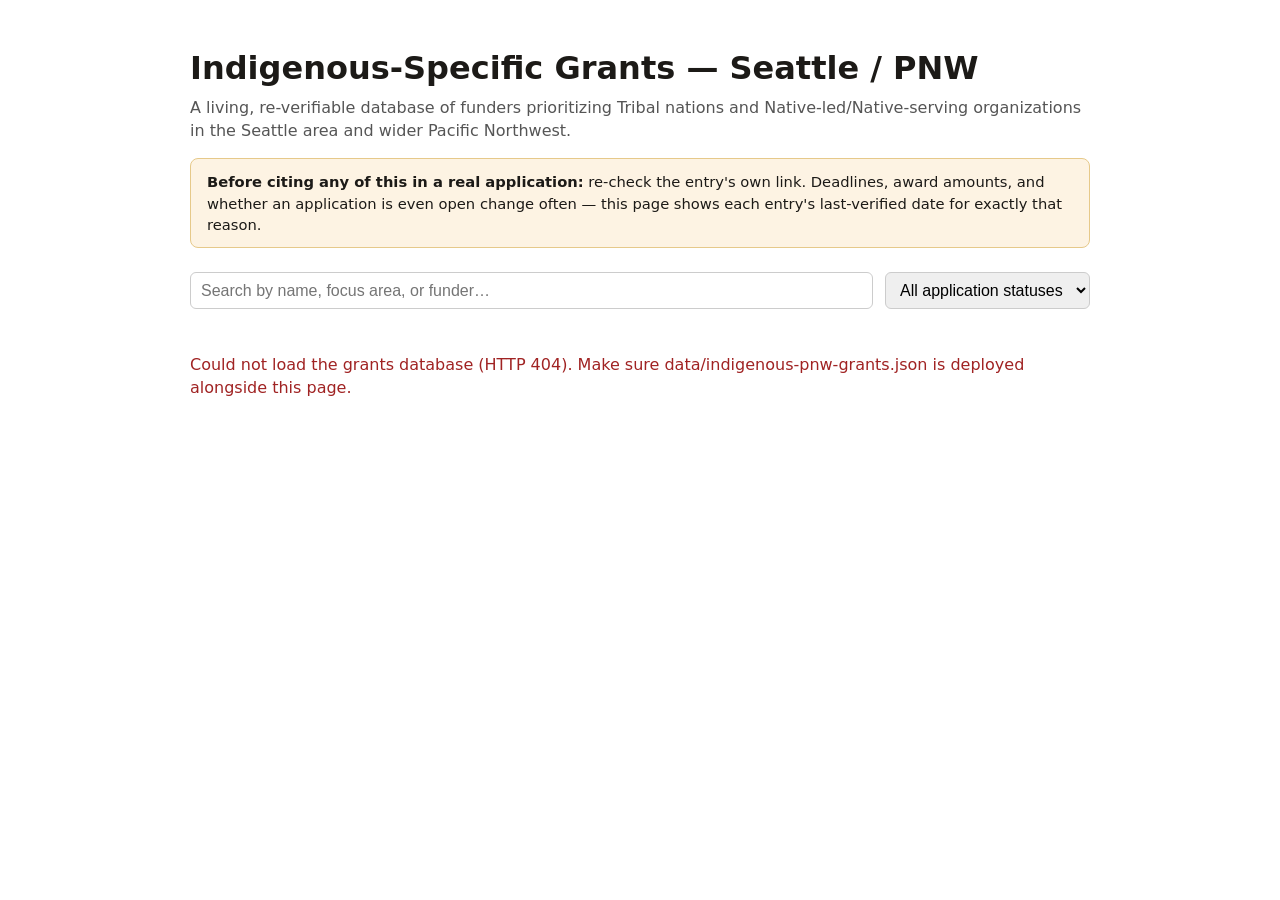
==== Indigenous PNW Grants Database.html @ 2c36805c "Rename Indigenous PNW Grants Database to Indigenous PNW Grants Database.html" ====
<!DOCTYPE html>
<html lang="en">
<head>
<meta charset="UTF-8">
<title>Indigenous PNW Grants Database</title>
<link rel="stylesheet" href="styles/index.css">
<style>
  body { font-family: system-ui, -apple-system, "Segoe UI", sans-serif; max-width: 900px; margin: 0 auto; padding: 24px 16px 64px; color: #1c1a17; line-height: 1.45; }
  h1 { margin-bottom: 4px; }
  .subtitle { color: #555; margin-top: 0; }
  .banner { background: #fdf3e3; border: 1px solid #e6c98a; border-radius: 8px; padding: 12px 16px; font-size: 0.92em; margin: 16px 0 24px; }
  .controls { display: flex; gap: 12px; flex-wrap: wrap; margin-bottom: 20px; }
  .controls input[type="search"] { flex: 1 1 260px; padding: 8px 10px; font-size: 1em; border: 1px solid #ccc; border-radius: 6px; }
  .controls select { padding: 8px 10px; font-size: 1em; border: 1px solid #ccc; border-radius: 6px; }
  #meta-line { color: #666; font-size: 0.85em; margin-bottom: 18px; }
  .grant-card { border: 1px solid #ddd; border-radius: 10px; padding: 16px 18px; margin-bottom: 16px; background: #fff; }
  .grant-card h2 { margin: 0 0 2px; font-size: 1.15em; }
  .grant-card .funder-line { color: #555; font-size: 0.9em; margin-bottom: 10px; }
  .badge { display: inline-block; font-size: 0.75em; font-weight: 600; padding: 2px 8px; border-radius: 999px; margin-left: 8px; vertical-align: middle; }
  .badge.open { background: #e3f3e6; color: #1e6b2f; }
  .badge.closed { background: #fbe4e4; color: #a02323; }
  .badge.check { background: #eee7fb; color: #4b3a94; }
  .grant-card dl { display: grid; grid-template-columns: 150px 1fr; gap: 4px 12px; margin: 0; font-size: 0.92em; }
  .grant-card dt { font-weight: 600; color: #444; }
  .grant-card dd { margin: 0; }
  .tags span { display: inline-block; background: #f0ede6; border-radius: 999px; padding: 2px 9px; margin: 2px 4px 2px 0; font-size: 0.78em; }
  .fit-note { margin-top: 10px; padding: 8px 10px; background: #f4faf5; border-left: 3px solid #6aa87a; font-size: 0.88em; }
  .verify-note { margin-top: 8px; font-size: 0.78em; color: #888; }
  a.grant-link { display: inline-block; margin-top: 10px; font-weight: 600; }
  #empty-state { color: #777; font-style: italic; padding: 24px 0; }
  #error-state { color: #a02323; padding: 24px 0; }
</style>
</head>
<body>
  <h1>Indigenous-Specific Grants — Seattle / PNW</h1>
  <p class="subtitle">A living, re-verifiable database of funders prioritizing Tribal nations and Native-led/Native-serving organizations in the Seattle area and wider Pacific Northwest.</p>

  <div class="banner">
    <strong>Before citing any of this in a real application:</strong> re-check the entry's own link. Deadlines, award amounts, and whether an application is even open change often — this page shows each entry's last-verified date for exactly that reason.
  </div>

  <div class="controls">
    <input type="search" id="search-box" placeholder="Search by name, focus area, or funder…">
    <select id="status-filter">
      <option value="">All application statuses</option>
      <option value="open">Open</option>
      <option value="closed">Invitation-only / closed</option>
      <option value="check">Check current cycle</option>
    </select>
  </div>

  <p id="meta-line"></p>
  <div id="results"></div>
  <div id="empty-state" style="display:none;">No entries match that search.</div>
  <div id="error-state" style="display:none;"></div>

<script>
async function loadGrants() {
  const resultsEl = document.getElementById('results');
  const metaEl = document.getElementById('meta-line');
  const errorEl = document.getElementById('error-state');
  let data;
  try {
    const res = await fetch('data/indigenous-pnw-grants.json');
    if (!res.ok) throw new Error('HTTP ' + res.status);
    data = await res.json();
  } catch (err) {
    errorEl.style.display = 'block';
    errorEl.textContent = 'Could not load the grants database (' + err.message + '). Make sure data/indigenous-pnw-grants.json is deployed alongside this page.';
    return;
  }

  metaEl.textContent = `${data.grants.length} entries — database last updated ${data._meta.lastUpdated}`;

  function statusBucket(statusText) {
    const s = statusText.toLowerCase();
    if (s.includes('closed') || s.includes('invitation-only')) return 'closed';
    if (s.includes('check') || s.includes('important')) return 'check';
    return 'open';
  }

  function badgeLabel(bucket) {
    return bucket === 'open' ? 'Open' : bucket === 'closed' ? 'Invite-only / closed' : 'Check current cycle';
  }

  function render(filterText, statusFilter) {
    const q = filterText.trim().toLowerCase();
    const filtered = data.grants.filter((g) => {
      const bucket = statusBucket(g.applicationStatus);
      if (statusFilter && bucket !== statusFilter) return false;
      if (!q) return true;
      const haystack = [g.name, g.funder, g.based, ...(g.focusAreas || [])].join(' ').toLowerCase();
      return haystack.includes(q);
    });

    resultsEl.innerHTML = '';
    document.getElementById('empty-state').style.display = filtered.length ? 'none' : 'block';

    filtered.forEach((g) => {
      const bucket = statusBucket(g.applicationStatus);
      const card = document.createElement('div');
      card.className = 'grant-card';
      card.innerHTML = `
        <h2>${g.name}<span class="badge ${bucket}">${badgeLabel(bucket)}</span></h2>
        <div class="funder-line">${g.funder} — ${g.based}</div>
        <div class="tags">${(g.focusAreas || []).map((t) => `<span>${t}</span>`).join('')}</div>
        <dl>
          <dt>Geographic scope</dt><dd>${g.geographicScope}</dd>
          <dt>Eligibility</dt><dd>${g.eligibilitySummary}</dd>
          <dt>Typical award</dt><dd>${g.typicalAward}</dd>
          <dt>Status</dt><dd>${g.applicationStatus}</dd>
          <dt>Deadlines</dt><dd>${g.deadlineNotes}</dd>
          <dt>How to apply</dt><dd>${g.howToApply}</dd>
        </dl>
        <div class="fit-note"><strong>Why it fits a PNW/Seattle impact case:</strong> ${g.pnwImpactFit}</div>
        <a class="grant-link" href="${g.url}" target="_blank" rel="noopener">Visit funder page →</a>
        <div class="verify-note">Last verified ${g.lastVerified}. Sources: ${g.sourceNotes}</div>
      `;
      resultsEl.appendChild(card);
    });
  }

  render('', '');

  document.getElementById('search-box').addEventListener('input', (e) => {
    render(e.target.value, document.getElementById('status-filter').value);
  });
  document.getElementById('status-filter').addEventListener('change', (e) => {
    render(document.getElementById('search-box').value, e.target.value);
  });
}

loadGrants();
</script>
</body>
</html>
---- styles/index.css ----
.gnome-container {
  display: flex;
  justify-content: center;
  align-items: center;
}

.gnome-img {
  width: 150px; 
  height: auto;
}

.gnome-media {
  width: 200px; 
  height: auto;
  display: block;
}
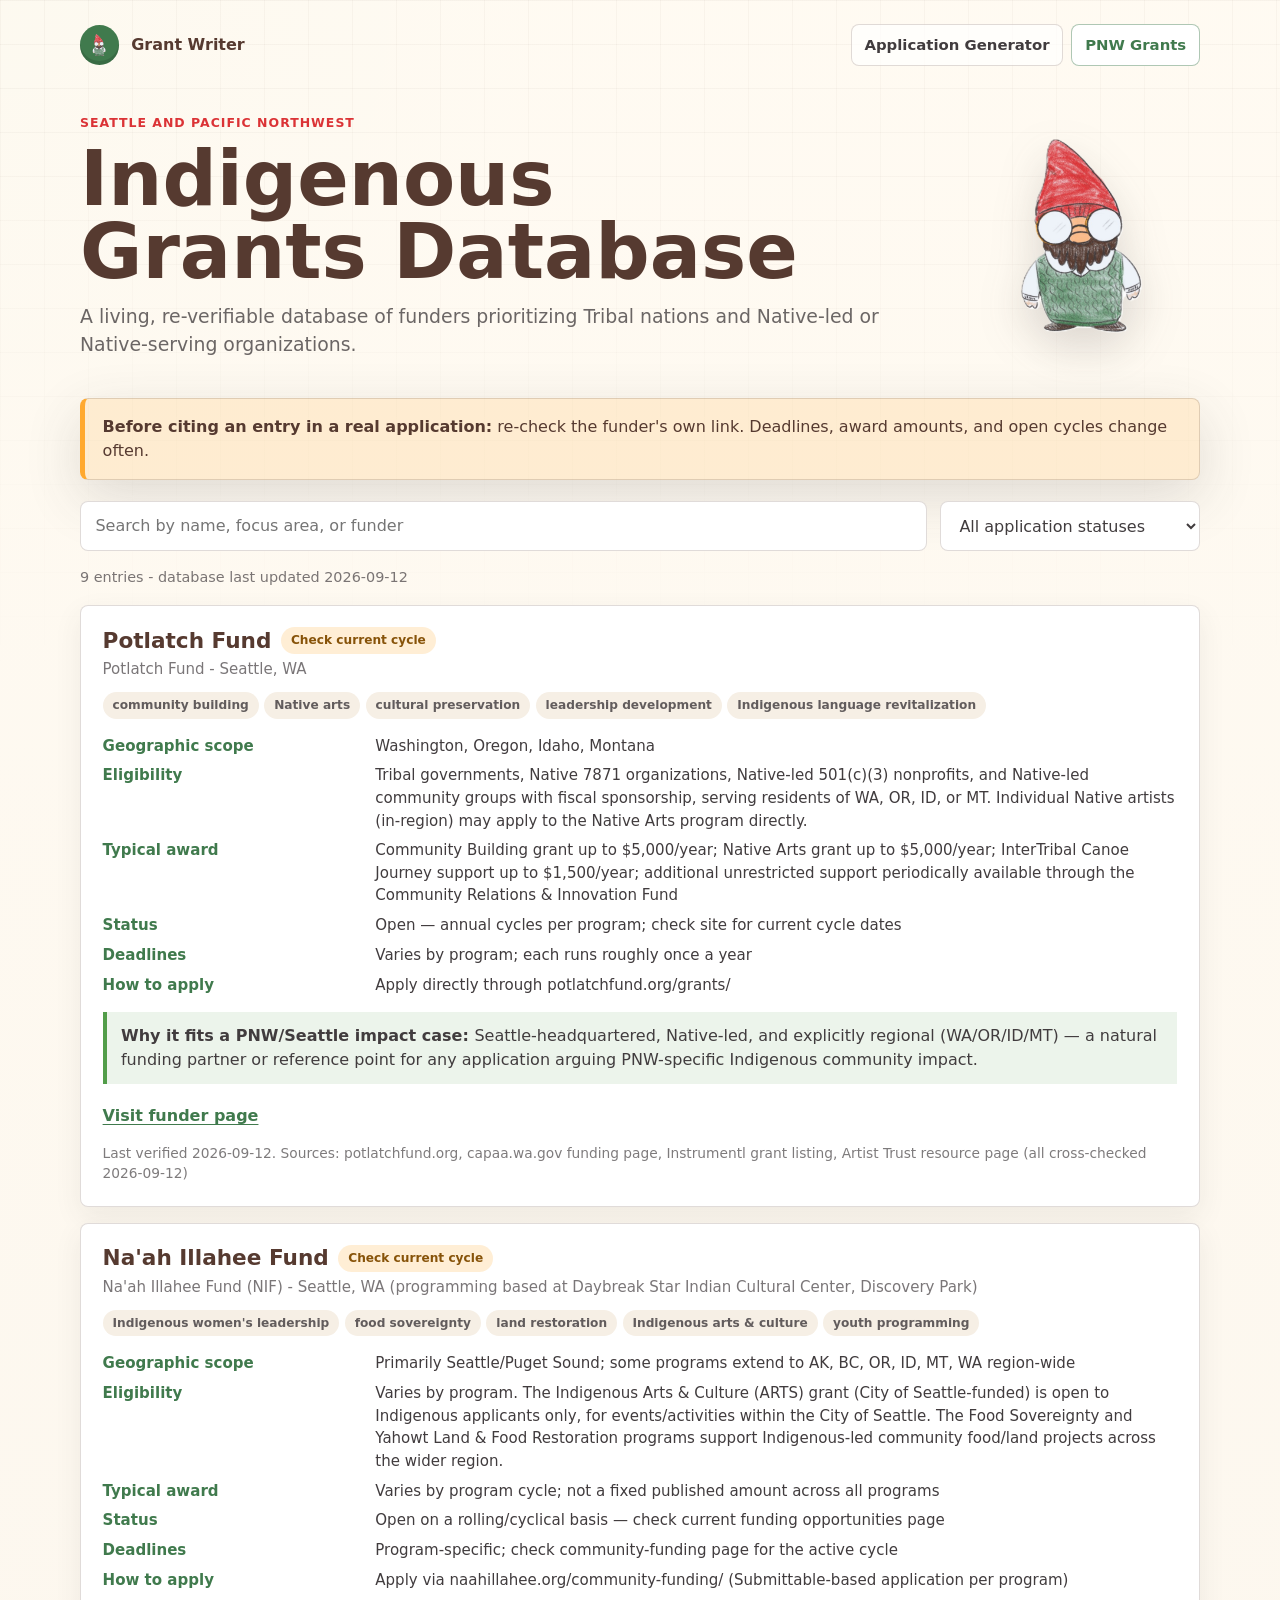
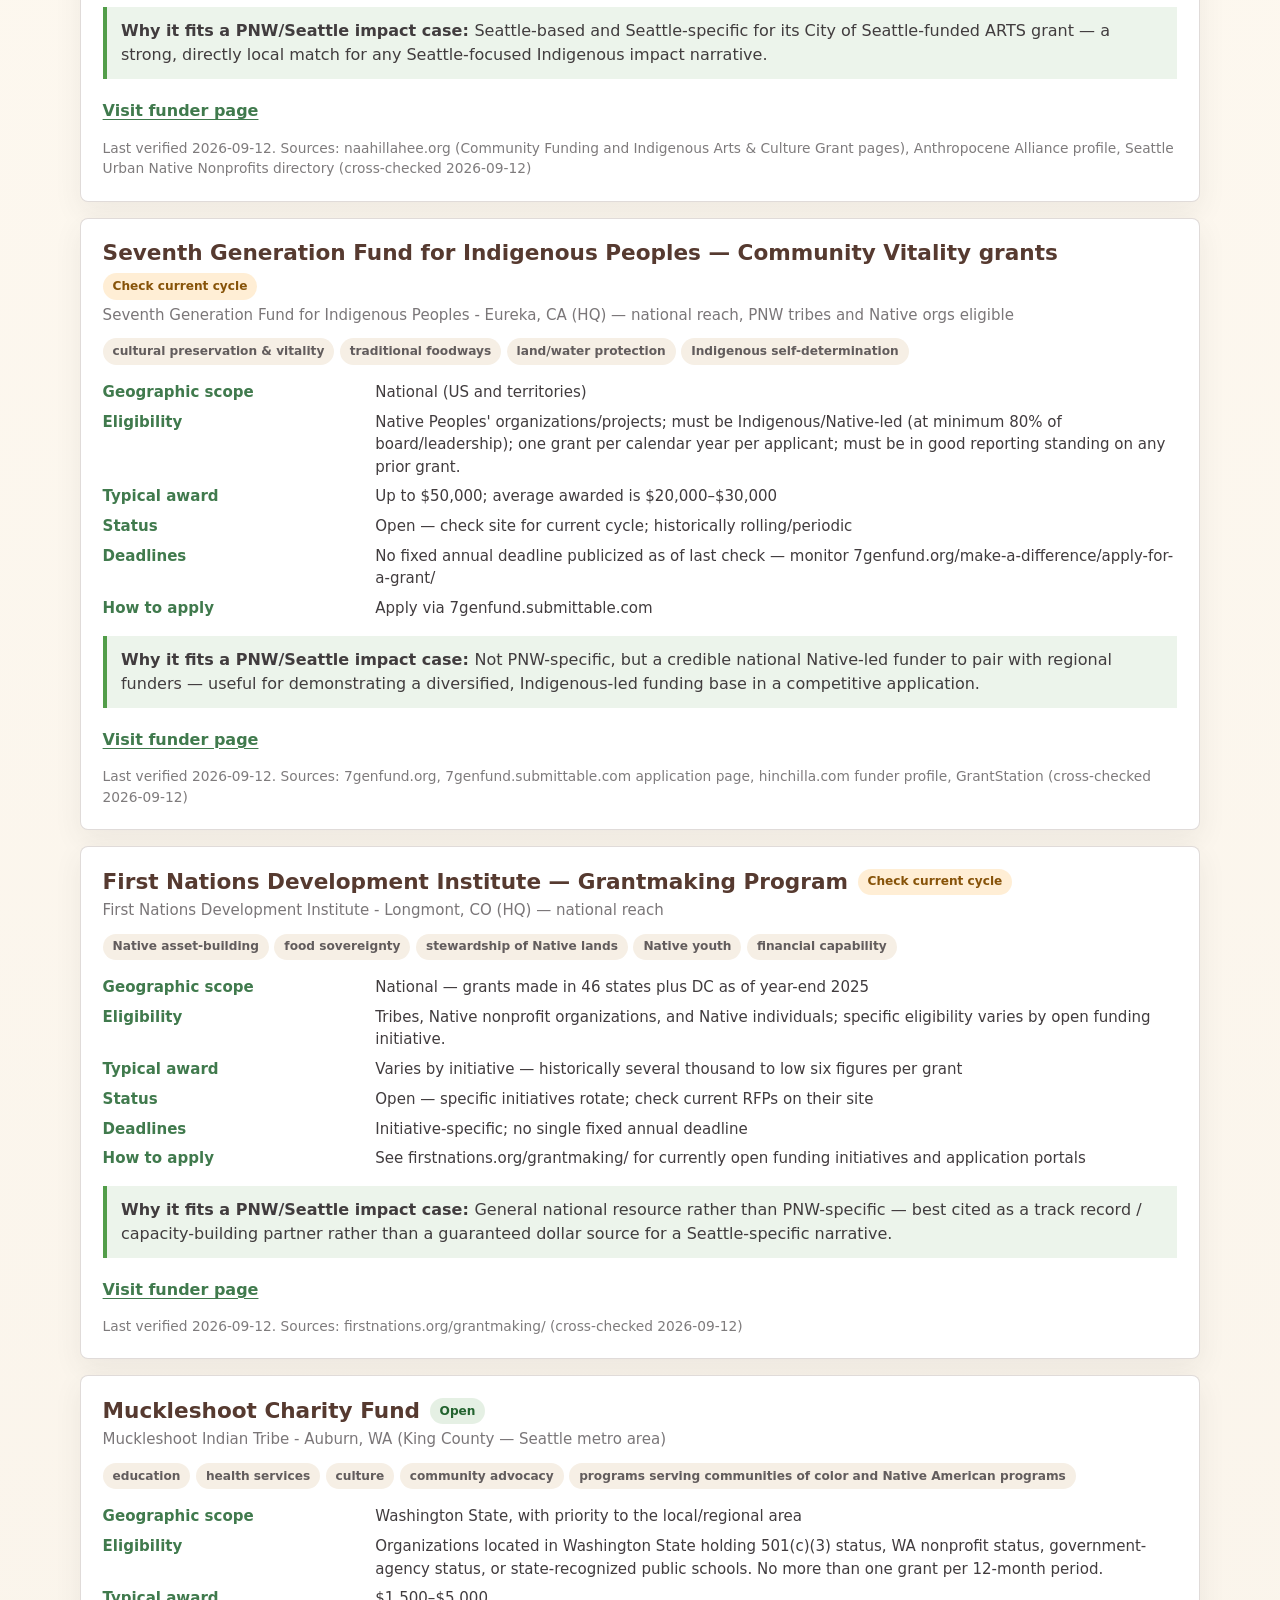
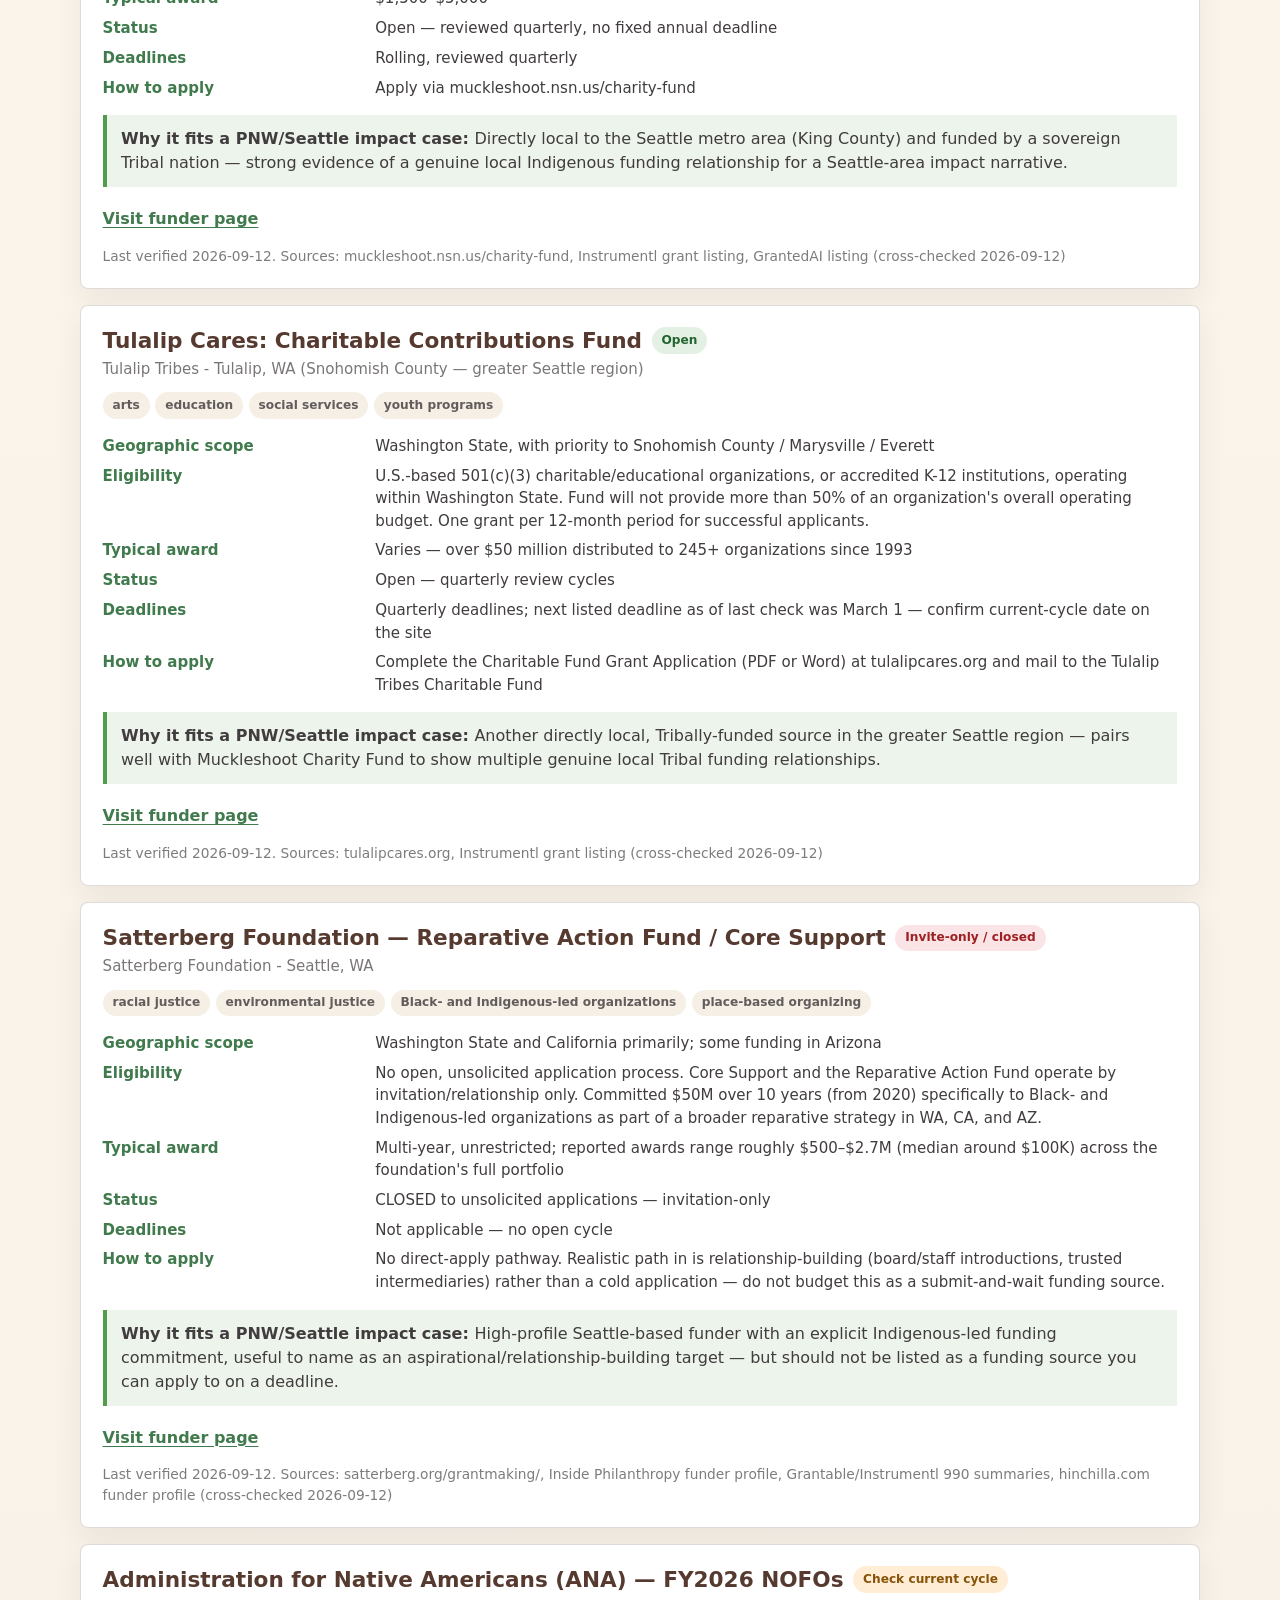
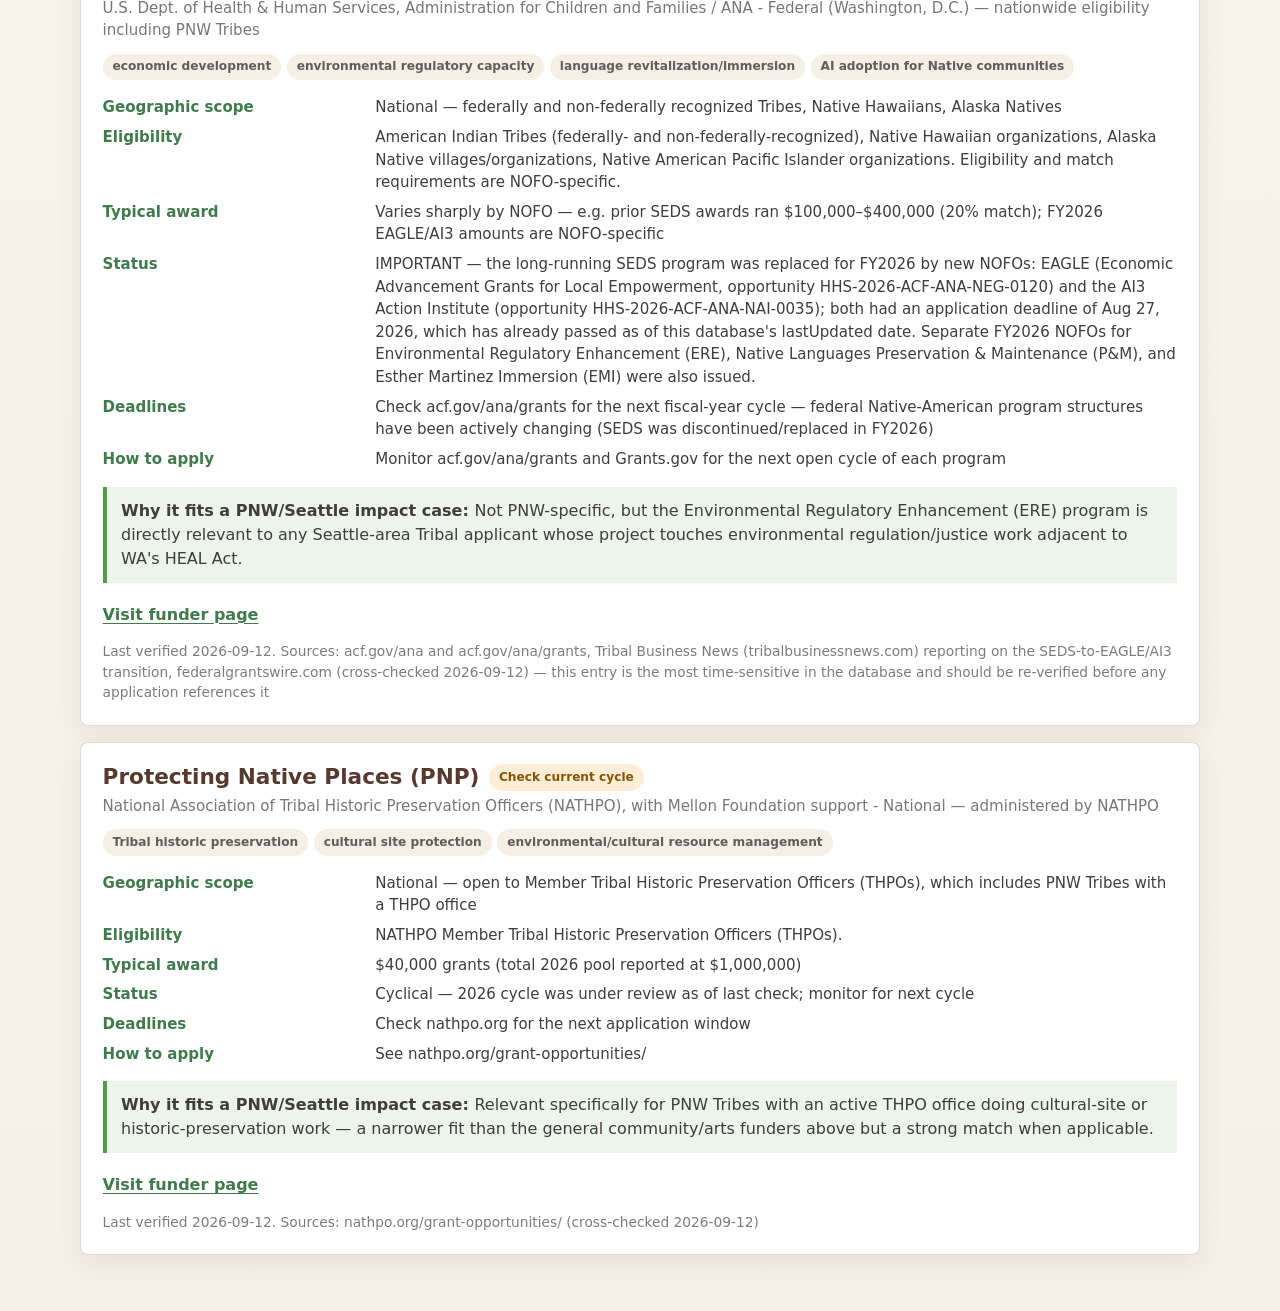
==== commit a373c194: "Add files via upload" ====
--- a/Indigenous PNW Grants Database.html
+++ b/Indigenous PNW Grants Database.html
@@ -1,136 +1,189 @@
 <!DOCTYPE html>
 <html lang="en">
 <head>
-<meta charset="UTF-8">
-<title>Indigenous PNW Grants Database</title>
-<link rel="stylesheet" href="styles/index.css">
-<style>
-  body { font-family: system-ui, -apple-system, "Segoe UI", sans-serif; max-width: 900px; margin: 0 auto; padding: 24px 16px 64px; color: #1c1a17; line-height: 1.45; }
-  h1 { margin-bottom: 4px; }
-  .subtitle { color: #555; margin-top: 0; }
-  .banner { background: #fdf3e3; border: 1px solid #e6c98a; border-radius: 8px; padding: 12px 16px; font-size: 0.92em; margin: 16px 0 24px; }
-  .controls { display: flex; gap: 12px; flex-wrap: wrap; margin-bottom: 20px; }
-  .controls input[type="search"] { flex: 1 1 260px; padding: 8px 10px; font-size: 1em; border: 1px solid #ccc; border-radius: 6px; }
-  .controls select { padding: 8px 10px; font-size: 1em; border: 1px solid #ccc; border-radius: 6px; }
-  #meta-line { color: #666; font-size: 0.85em; margin-bottom: 18px; }
-  .grant-card { border: 1px solid #ddd; border-radius: 10px; padding: 16px 18px; margin-bottom: 16px; background: #fff; }
-  .grant-card h2 { margin: 0 0 2px; font-size: 1.15em; }
-  .grant-card .funder-line { color: #555; font-size: 0.9em; margin-bottom: 10px; }
-  .badge { display: inline-block; font-size: 0.75em; font-weight: 600; padding: 2px 8px; border-radius: 999px; margin-left: 8px; vertical-align: middle; }
-  .badge.open { background: #e3f3e6; color: #1e6b2f; }
-  .badge.closed { background: #fbe4e4; color: #a02323; }
-  .badge.check { background: #eee7fb; color: #4b3a94; }
-  .grant-card dl { display: grid; grid-template-columns: 150px 1fr; gap: 4px 12px; margin: 0; font-size: 0.92em; }
-  .grant-card dt { font-weight: 600; color: #444; }
-  .grant-card dd { margin: 0; }
-  .tags span { display: inline-block; background: #f0ede6; border-radius: 999px; padding: 2px 9px; margin: 2px 4px 2px 0; font-size: 0.78em; }
-  .fit-note { margin-top: 10px; padding: 8px 10px; background: #f4faf5; border-left: 3px solid #6aa87a; font-size: 0.88em; }
-  .verify-note { margin-top: 8px; font-size: 0.78em; color: #888; }
-  a.grant-link { display: inline-block; margin-top: 10px; font-weight: 600; }
-  #empty-state { color: #777; font-style: italic; padding: 24px 0; }
-  #error-state { color: #a02323; padding: 24px 0; }
-</style>
+  <meta charset="UTF-8">
+  <meta name="viewport" content="width=device-width, initial-scale=1.0">
+  <title>Indigenous PNW Grants Database</title>
+  <link rel="icon" type="image/png" href="images/grant.png">
+  <link rel="stylesheet" href="styles/index.css">
 </head>
-<body>
-  <h1>Indigenous-Specific Grants — Seattle / PNW</h1>
-  <p class="subtitle">A living, re-verifiable database of funders prioritizing Tribal nations and Native-led/Native-serving organizations in the Seattle area and wider Pacific Northwest.</p>
+<body class="database-page">
+  <main class="site-shell">
+    <header class="topbar">
+      <a class="brand" href="index.html" aria-label="Grant Writer home">
+        <span class="brand-mark"><img class="brand-icon" src="images/grant.png" alt=""></span>
+        <span>Grant Writer</span>
+      </a>
+      <nav class="topnav" aria-label="Primary navigation">
+        <a href="index.html">Application Generator</a>
+        <a href="Indigenous PNW Grants Database.html" aria-current="page">PNW Grants</a>
+      </nav>
+    </header>
 
-  <div class="banner">
-    <strong>Before citing any of this in a real application:</strong> re-check the entry's own link. Deadlines, award amounts, and whether an application is even open change often — this page shows each entry's last-verified date for exactly that reason.
-  </div>
+    <section class="page-header" aria-labelledby="page-title">
+      <div>
+        <p class="eyebrow">Seattle and Pacific Northwest</p>
+        <h1 id="page-title">Indigenous Grants Database</h1>
+        <p class="subtitle">A living, re-verifiable database of funders prioritizing Tribal nations and Native-led or Native-serving organizations.</p>
+      </div>
+      <div class="media-stack" aria-hidden="true">
+        <img class="app-icon" src="images/grant.png" alt="">
+      </div>
+    </section>
 
-  <div class="controls">
-    <input type="search" id="search-box" placeholder="Search by name, focus area, or funder…">
-    <select id="status-filter">
-      <option value="">All application statuses</option>
-      <option value="open">Open</option>
-      <option value="closed">Invitation-only / closed</option>
-      <option value="check">Check current cycle</option>
-    </select>
-  </div>
+    <section class="panel banner">
+      <strong>Before citing an entry in a real application:</strong> re-check the funder's own link. Deadlines, award amounts, and open cycles change often.
+    </section>
 
-  <p id="meta-line"></p>
-  <div id="results"></div>
-  <div id="empty-state" style="display:none;">No entries match that search.</div>
-  <div id="error-state" style="display:none;"></div>
+    <section class="controls" aria-label="Grant filters">
+      <input type="search" id="search-box" placeholder="Search by name, focus area, or funder">
+      <select id="status-filter">
+        <option value="">All application statuses</option>
+        <option value="open">Open</option>
+        <option value="closed">Invitation-only / closed</option>
+        <option value="check">Check current cycle</option>
+      </select>
+    </section>
 
-<script>
-async function loadGrants() {
-  const resultsEl = document.getElementById('results');
-  const metaEl = document.getElementById('meta-line');
-  const errorEl = document.getElementById('error-state');
-  let data;
-  try {
-    const res = await fetch('data/indigenous-pnw-grants.json');
-    if (!res.ok) throw new Error('HTTP ' + res.status);
-    data = await res.json();
-  } catch (err) {
-    errorEl.style.display = 'block';
-    errorEl.textContent = 'Could not load the grants database (' + err.message + '). Make sure data/indigenous-pnw-grants.json is deployed alongside this page.';
-    return;
-  }
+    <p id="meta-line" aria-live="polite"></p>
+    <div id="results"></div>
+    <div id="empty-state" hidden>No entries match that search.</div>
+    <div id="error-state" hidden></div>
+  </main>
 
-  metaEl.textContent = `${data.grants.length} entries — database last updated ${data._meta.lastUpdated}`;
+  <script>
+    async function loadGrants() {
+      const resultsEl = document.getElementById("results");
+      const metaEl = document.getElementById("meta-line");
+      const errorEl = document.getElementById("error-state");
+      let data;
 
-  function statusBucket(statusText) {
-    const s = statusText.toLowerCase();
-    if (s.includes('closed') || s.includes('invitation-only')) return 'closed';
-    if (s.includes('check') || s.includes('important')) return 'check';
-    return 'open';
-  }
+      try {
+        data = await fetchJson(["indigenous-pnw-grants.json", "data/indigenous-pnw-grants.json"]);
+      } catch (err) {
+        errorEl.hidden = false;
+        errorEl.textContent = "Could not load the grants database (" + err.message + "). Make sure indigenous-pnw-grants.json is deployed alongside this page.";
+        return;
+      }
 
-  function badgeLabel(bucket) {
-    return bucket === 'open' ? 'Open' : bucket === 'closed' ? 'Invite-only / closed' : 'Check current cycle';
-  }
+      metaEl.textContent = data.grants.length + " entries - database last updated " + data._meta.lastUpdated;
 
-  function render(filterText, statusFilter) {
-    const q = filterText.trim().toLowerCase();
-    const filtered = data.grants.filter((g) => {
-      const bucket = statusBucket(g.applicationStatus);
-      if (statusFilter && bucket !== statusFilter) return false;
-      if (!q) return true;
-      const haystack = [g.name, g.funder, g.based, ...(g.focusAreas || [])].join(' ').toLowerCase();
-      return haystack.includes(q);
-    });
+      function statusBucket(statusText) {
+        const s = statusText.toLowerCase();
+        if (s.includes("closed") || s.includes("invitation-only")) return "closed";
+        if (s.includes("check") || s.includes("important")) return "check";
+        return "open";
+      }
 
-    resultsEl.innerHTML = '';
-    document.getElementById('empty-state').style.display = filtered.length ? 'none' : 'block';
+      function badgeLabel(bucket) {
+        return bucket === "open" ? "Open" : bucket === "closed" ? "Invite-only / closed" : "Check current cycle";
+      }
 
-    filtered.forEach((g) => {
-      const bucket = statusBucket(g.applicationStatus);
-      const card = document.createElement('div');
-      card.className = 'grant-card';
-      card.innerHTML = `
-        <h2>${g.name}<span class="badge ${bucket}">${badgeLabel(bucket)}</span></h2>
-        <div class="funder-line">${g.funder} — ${g.based}</div>
-        <div class="tags">${(g.focusAreas || []).map((t) => `<span>${t}</span>`).join('')}</div>
-        <dl>
-          <dt>Geographic scope</dt><dd>${g.geographicScope}</dd>
-          <dt>Eligibility</dt><dd>${g.eligibilitySummary}</dd>
-          <dt>Typical award</dt><dd>${g.typicalAward}</dd>
-          <dt>Status</dt><dd>${g.applicationStatus}</dd>
-          <dt>Deadlines</dt><dd>${g.deadlineNotes}</dd>
-          <dt>How to apply</dt><dd>${g.howToApply}</dd>
-        </dl>
-        <div class="fit-note"><strong>Why it fits a PNW/Seattle impact case:</strong> ${g.pnwImpactFit}</div>
-        <a class="grant-link" href="${g.url}" target="_blank" rel="noopener">Visit funder page →</a>
-        <div class="verify-note">Last verified ${g.lastVerified}. Sources: ${g.sourceNotes}</div>
-      `;
-      resultsEl.appendChild(card);
-    });
-  }
+      function render(filterText, statusFilter) {
+        const q = filterText.trim().toLowerCase();
+        const filtered = data.grants.filter((grant) => {
+          const bucket = statusBucket(grant.applicationStatus);
+          if (statusFilter && bucket !== statusFilter) return false;
+          if (!q) return true;
+          const haystack = [grant.name, grant.funder, grant.based, ...(grant.focusAreas || [])].join(" ").toLowerCase();
+          return haystack.includes(q);
+        });
 
-  render('', '');
+        resultsEl.innerHTML = "";
+        document.getElementById("empty-state").hidden = filtered.length > 0;
 
-  document.getElementById('search-box').addEventListener('input', (e) => {
-    render(e.target.value, document.getElementById('status-filter').value);
-  });
-  document.getElementById('status-filter').addEventListener('change', (e) => {
-    render(document.getElementById('search-box').value, e.target.value);
-  });
-}
+        filtered.forEach((grant) => {
+          resultsEl.appendChild(createGrantCard(grant, statusBucket(grant.applicationStatus), badgeLabel));
+        });
+      }
 
-loadGrants();
-</script>
+      render("", "");
+
+      document.getElementById("search-box").addEventListener("input", (event) => {
+        render(event.target.value, document.getElementById("status-filter").value);
+      });
+
+      document.getElementById("status-filter").addEventListener("change", (event) => {
+        render(document.getElementById("search-box").value, event.target.value);
+      });
+    }
+
+    async function fetchJson(paths) {
+      let lastError;
+      for (const path of paths) {
+        try {
+          const response = await fetch(path);
+          if (!response.ok) throw new Error("HTTP " + response.status);
+          return await response.json();
+        } catch (err) {
+          lastError = err;
+        }
+      }
+      throw lastError;
+    }
+
+    function createGrantCard(grant, bucket, badgeLabel) {
+      const card = document.createElement("article");
+      card.className = "grant-card";
+
+      const title = document.createElement("h2");
+      title.append(document.createTextNode(grant.name + " "));
+
+      const badge = document.createElement("span");
+      badge.className = "badge " + bucket;
+      badge.textContent = badgeLabel(bucket);
+      title.appendChild(badge);
+
+      const funder = document.createElement("div");
+      funder.className = "funder-line";
+      funder.textContent = grant.funder + " - " + grant.based;
+
+      const tags = document.createElement("div");
+      tags.className = "tags";
+      (grant.focusAreas || []).forEach((tag) => {
+        const tagEl = document.createElement("span");
+        tagEl.textContent = tag;
+        tags.appendChild(tagEl);
+      });
+
+      const details = document.createElement("dl");
+      [
+        ["Geographic scope", grant.geographicScope],
+        ["Eligibility", grant.eligibilitySummary],
+        ["Typical award", grant.typicalAward],
+        ["Status", grant.applicationStatus],
+        ["Deadlines", grant.deadlineNotes],
+        ["How to apply", grant.howToApply],
+      ].forEach(([label, value]) => {
+        const dt = document.createElement("dt");
+        dt.textContent = label;
+        const dd = document.createElement("dd");
+        dd.textContent = value;
+        details.append(dt, dd);
+      });
+
+      const fit = document.createElement("div");
+      fit.className = "fit-note";
+      const fitStrong = document.createElement("strong");
+      fitStrong.textContent = "Why it fits a PNW/Seattle impact case: ";
+      fit.append(fitStrong, document.createTextNode(grant.pnwImpactFit));
+
+      const link = document.createElement("a");
+      link.className = "grant-link";
+      link.href = grant.url;
+      link.target = "_blank";
+      link.rel = "noopener";
+      link.textContent = "Visit funder page";
+
+      const verify = document.createElement("div");
+      verify.className = "verify-note";
+      verify.textContent = "Last verified " + grant.lastVerified + ". Sources: " + grant.sourceNotes;
+
+      card.append(title, funder, tags, details, fit, link, verify);
+      return card;
+    }
+
+    loadGrants();
+  </script>
 </body>
 </html>
--- a/styles/index.css
+++ b/styles/index.css
@@ -1,16 +1,508 @@
-.gnome-container {
-  display: flex;
-  justify-content: center;
-  align-items: center;
-}
-
-.gnome-img {
-  width: 150px; 
-  height: auto;
-}
-
-.gnome-media {
-  width: 200px; 
-  height: auto;
-  display: block;
-}
+:root {
+  --primary-green: #529d49;
+  --deep-green: #407a4d;
+  --accent-red: #db3336;
+  --ink: #413c3e;
+  --earth: #563a30;
+  --sun: #ffa92f;
+  --peach: #fbba88;
+  --paper: #fffaf1;
+  --surface: #ffffff;
+  --surface-soft: #f6efe5;
+  --line: rgba(86, 58, 48, 0.18);
+  --shadow: 0 18px 55px rgba(65, 60, 62, 0.16);
+  --radius: 8px;
+}
+
+* {
+  box-sizing: border-box;
+}
+
+html {
+  min-height: 100%;
+}
+
+body {
+  min-height: 100vh;
+  margin: 0;
+  background:
+    linear-gradient(180deg, rgba(255, 250, 241, 0.94), rgba(246, 239, 229, 0.96)),
+    radial-gradient(circle at top left, rgba(82, 157, 73, 0.18), transparent 34rem);
+  color: var(--ink);
+  font-family: Inter, ui-sans-serif, system-ui, -apple-system, BlinkMacSystemFont, "Segoe UI", sans-serif;
+  font-size: 16px;
+  line-height: 1.5;
+}
+
+body::before {
+  content: "";
+  position: fixed;
+  inset: 0;
+  z-index: -1;
+  background-image:
+    linear-gradient(rgba(86, 58, 48, 0.045) 1px, transparent 1px),
+    linear-gradient(90deg, rgba(86, 58, 48, 0.035) 1px, transparent 1px);
+  background-size: 44px 44px;
+  mask-image: linear-gradient(to bottom, black, transparent 76%);
+}
+
+a {
+  color: var(--deep-green);
+  text-decoration-thickness: 0.08em;
+  text-underline-offset: 0.18em;
+}
+
+a:hover {
+  color: var(--accent-red);
+}
+
+button,
+input,
+select,
+textarea {
+  font: inherit;
+}
+
+button {
+  min-height: 44px;
+  border: 0;
+  border-radius: var(--radius);
+  padding: 0.75rem 1rem;
+  background: var(--deep-green);
+  color: #fff;
+  font-weight: 800;
+  cursor: pointer;
+  box-shadow: 0 10px 24px rgba(64, 122, 77, 0.22);
+  transition: transform 160ms ease, background-color 160ms ease, box-shadow 160ms ease;
+}
+
+button:hover {
+  background: var(--primary-green);
+  box-shadow: 0 14px 30px rgba(64, 122, 77, 0.28);
+}
+
+button:active {
+  transform: translateY(1px);
+}
+
+button:focus-visible,
+input:focus-visible,
+select:focus-visible,
+textarea:focus-visible,
+a:focus-visible {
+  outline: 3px solid rgba(255, 169, 47, 0.7);
+  outline-offset: 3px;
+}
+
+[hidden] {
+  display: none !important;
+}
+
+.site-shell {
+  width: min(1120px, calc(100% - 32px));
+  margin: 0 auto;
+  padding: 24px 0 56px;
+}
+
+.topbar {
+  display: flex;
+  align-items: center;
+  justify-content: space-between;
+  gap: 1rem;
+  margin-bottom: clamp(1.5rem, 4vw, 3rem);
+}
+
+.brand {
+  display: inline-flex;
+  align-items: center;
+  gap: 0.75rem;
+  color: var(--earth);
+  font-weight: 900;
+  letter-spacing: 0;
+  text-decoration: none;
+}
+
+.brand-mark {
+  display: grid;
+  width: 2.45rem;
+  height: 2.45rem;
+  place-items: center;
+  border-radius: 50%;
+  background: var(--deep-green);
+  color: #fff;
+  box-shadow: inset 0 -4px 0 rgba(0, 0, 0, 0.12);
+}
+
+.brand-icon {
+  display: block;
+  width: 1.6rem;
+  height: 1.6rem;
+  object-fit: contain;
+}
+
+.topnav {
+  display: flex;
+  flex-wrap: wrap;
+  justify-content: flex-end;
+  gap: 0.5rem;
+}
+
+.topnav a {
+  border: 1px solid var(--line);
+  border-radius: var(--radius);
+  padding: 0.55rem 0.8rem;
+  background: rgba(255, 255, 255, 0.68);
+  color: var(--ink);
+  font-size: 0.93rem;
+  font-weight: 750;
+  text-decoration: none;
+}
+
+.topnav a:hover,
+.topnav a[aria-current="page"] {
+  border-color: rgba(64, 122, 77, 0.42);
+  background: #fff;
+  color: var(--deep-green);
+}
+
+.page-header {
+  display: grid;
+  grid-template-columns: minmax(0, 1fr) auto;
+  gap: clamp(1.25rem, 4vw, 3rem);
+  align-items: center;
+  margin-bottom: clamp(1.5rem, 4vw, 2.5rem);
+}
+
+.eyebrow {
+  margin: 0 0 0.65rem;
+  color: var(--accent-red);
+  font-size: 0.78rem;
+  font-weight: 900;
+  letter-spacing: 0.08em;
+  text-transform: uppercase;
+}
+
+h1,
+h2,
+h3,
+p {
+  margin-top: 0;
+}
+
+h1 {
+  max-width: 13ch;
+  margin-bottom: 0.8rem;
+  color: var(--earth);
+  font-size: clamp(2.2rem, 6vw, 4.75rem);
+  line-height: 0.96;
+  letter-spacing: 0;
+}
+
+.lede,
+.subtitle {
+  max-width: 68ch;
+  margin-bottom: 0;
+  color: rgba(65, 60, 62, 0.78);
+  font-size: clamp(1rem, 2vw, 1.18rem);
+}
+
+.media-stack {
+  position: relative;
+  display: grid;
+  min-width: min(100%, 240px);
+  place-items: center;
+}
+
+.gnome-container {
+  display: flex;
+  align-items: center;
+  justify-content: center;
+}
+
+.gnome-img {
+  width: clamp(130px, 20vw, 220px);
+  height: auto;
+  filter: drop-shadow(0 18px 22px rgba(65, 60, 62, 0.18));
+}
+
+.app-icon {
+  display: block;
+  width: clamp(150px, 20vw, 230px);
+  height: auto;
+  filter: drop-shadow(0 18px 22px rgba(65, 60, 62, 0.18));
+}
+
+.gnome-media {
+  width: min(100%, 320px);
+  height: auto;
+  display: block;
+  border-radius: var(--radius);
+}
+
+.mini-card {
+  width: min(100%, 260px);
+  border: 1px solid var(--line);
+  border-radius: var(--radius);
+  padding: 0.8rem;
+  background: rgba(255, 255, 255, 0.82);
+  box-shadow: var(--shadow);
+}
+
+.mini-card img {
+  display: block;
+  width: 100%;
+  height: auto;
+}
+
+.panel {
+  border: 1px solid var(--line);
+  border-radius: var(--radius);
+  background: rgba(255, 255, 255, 0.84);
+  box-shadow: var(--shadow);
+}
+
+.site-footer {
+  width: min(1120px, calc(100% - 32px));
+  margin: 0 auto;
+  border-top: 1px solid var(--line);
+  padding: 24px 0 32px;
+  color: rgba(65, 60, 62, 0.72);
+}
+
+.site-footer h2 {
+  margin-bottom: 0.7rem;
+  color: var(--earth);
+  font-size: 1rem;
+}
+
+.footer-grid {
+  display: flex;
+  flex-wrap: wrap;
+  gap: 0.55rem 1rem;
+}
+
+.footer-grid p {
+  margin: 0;
+}
+
+.database-page h1 {
+  max-width: 14ch;
+}
+
+.banner {
+  border-left: 5px solid var(--sun);
+  padding: 1rem 1.1rem;
+  background: rgba(255, 169, 47, 0.16);
+  color: var(--earth);
+}
+
+.controls {
+  display: flex;
+  flex-wrap: wrap;
+  gap: 0.8rem;
+  align-items: stretch;
+  margin: 1.3rem 0 1rem;
+}
+
+.controls input[type="search"],
+.controls select {
+  min-height: 46px;
+  border: 1px solid var(--line);
+  border-radius: var(--radius);
+  background: #fff;
+  color: var(--ink);
+}
+
+.controls input[type="search"] {
+  flex: 1 1 280px;
+  min-width: 0;
+  padding: 0.75rem 0.9rem;
+}
+
+.controls select {
+  flex: 0 1 260px;
+  padding: 0.75rem 2.3rem 0.75rem 0.9rem;
+}
+
+#meta-line {
+  margin: 0 0 1rem;
+  color: rgba(65, 60, 62, 0.7);
+  font-size: 0.9rem;
+}
+
+#results {
+  display: grid;
+  gap: 1rem;
+}
+
+.grant-card {
+  border: 1px solid var(--line);
+  border-radius: var(--radius);
+  padding: clamp(1rem, 3vw, 1.35rem);
+  background: #fff;
+  box-shadow: 0 10px 28px rgba(65, 60, 62, 0.08);
+}
+
+.grant-card h2 {
+  display: flex;
+  flex-wrap: wrap;
+  gap: 0.45rem 0.6rem;
+  align-items: center;
+  margin-bottom: 0.25rem;
+  color: var(--earth);
+  font-size: clamp(1.1rem, 2vw, 1.35rem);
+  line-height: 1.2;
+}
+
+.funder-line {
+  margin-bottom: 0.75rem;
+  color: rgba(65, 60, 62, 0.7);
+  font-size: 0.94rem;
+}
+
+.badge,
+.tags span {
+  display: inline-flex;
+  align-items: center;
+  min-height: 1.65rem;
+  border-radius: 999px;
+  padding: 0.2rem 0.62rem;
+  font-size: 0.76rem;
+  font-weight: 850;
+  line-height: 1.1;
+}
+
+.badge.open {
+  background: rgba(82, 157, 73, 0.15);
+  color: #23632f;
+}
+
+.badge.closed {
+  background: rgba(219, 51, 54, 0.13);
+  color: #9d2023;
+}
+
+.badge.check {
+  background: rgba(255, 169, 47, 0.2);
+  color: #875309;
+}
+
+.tags {
+  display: flex;
+  flex-wrap: wrap;
+  gap: 0.35rem;
+  margin-bottom: 1rem;
+}
+
+.tags span {
+  background: var(--surface-soft);
+  color: rgba(65, 60, 62, 0.82);
+}
+
+.grant-card dl {
+  display: grid;
+  grid-template-columns: minmax(140px, 0.32fr) minmax(0, 1fr);
+  gap: 0.45rem 1rem;
+  margin: 0;
+  font-size: 0.94rem;
+}
+
+.grant-card dt {
+  color: var(--deep-green);
+  font-weight: 850;
+}
+
+.grant-card dd {
+  min-width: 0;
+  margin: 0;
+}
+
+.fit-note {
+  margin-top: 1rem;
+  border-left: 4px solid var(--primary-green);
+  padding: 0.75rem 0.9rem;
+  background: rgba(82, 157, 73, 0.11);
+}
+
+.grant-link {
+  display: inline-flex;
+  align-items: center;
+  min-height: 40px;
+  margin-top: 0.75rem;
+  font-weight: 850;
+}
+
+.verify-note,
+#empty-state,
+#error-state {
+  color: rgba(65, 60, 62, 0.68);
+  font-size: 0.86rem;
+}
+
+.verify-note {
+  margin-top: 0.4rem;
+}
+
+#empty-state,
+#error-state {
+  padding: 1rem 0;
+}
+
+#error-state {
+  color: #9d2023;
+}
+
+@media (max-width: 760px) {
+  .site-shell {
+    width: min(100% - 24px, 1120px);
+    padding-top: 14px;
+  }
+
+  .topbar,
+  .page-header {
+    grid-template-columns: 1fr;
+  }
+
+  .topbar {
+    align-items: flex-start;
+  }
+
+  .topnav {
+    width: 100%;
+    justify-content: flex-start;
+  }
+
+  .topnav a {
+    flex: 1 1 145px;
+    text-align: center;
+  }
+
+  .page-header {
+    display: flex;
+    flex-direction: column;
+    align-items: flex-start;
+  }
+
+  h1 {
+    max-width: 11ch;
+  }
+
+  .media-stack {
+    width: 100%;
+    justify-items: start;
+  }
+
+  .grant-card dl {
+    grid-template-columns: 1fr;
+    gap: 0.1rem;
+  }
+
+  .grant-card dd {
+    margin-bottom: 0.45rem;
+  }
+
+  .controls select {
+    flex: 1 1 100%;
+    width: 100%;
+  }
+}
